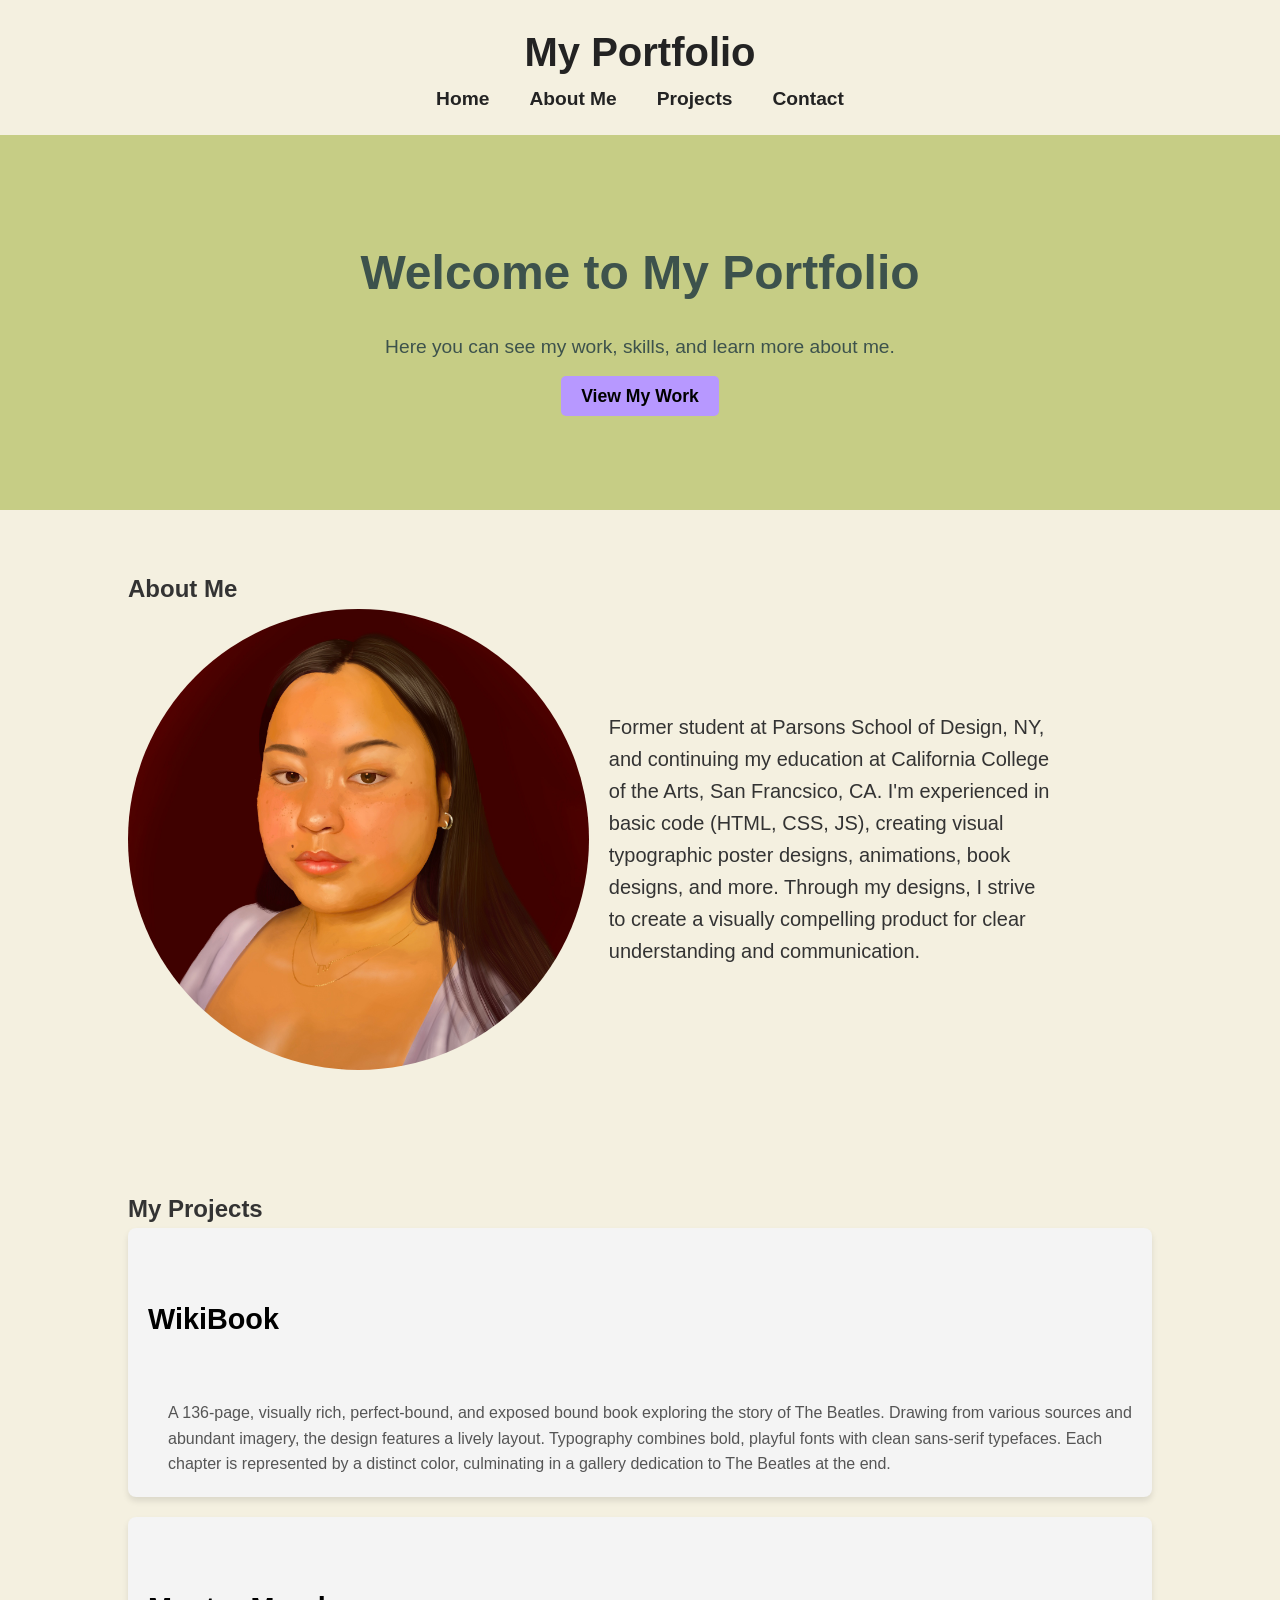
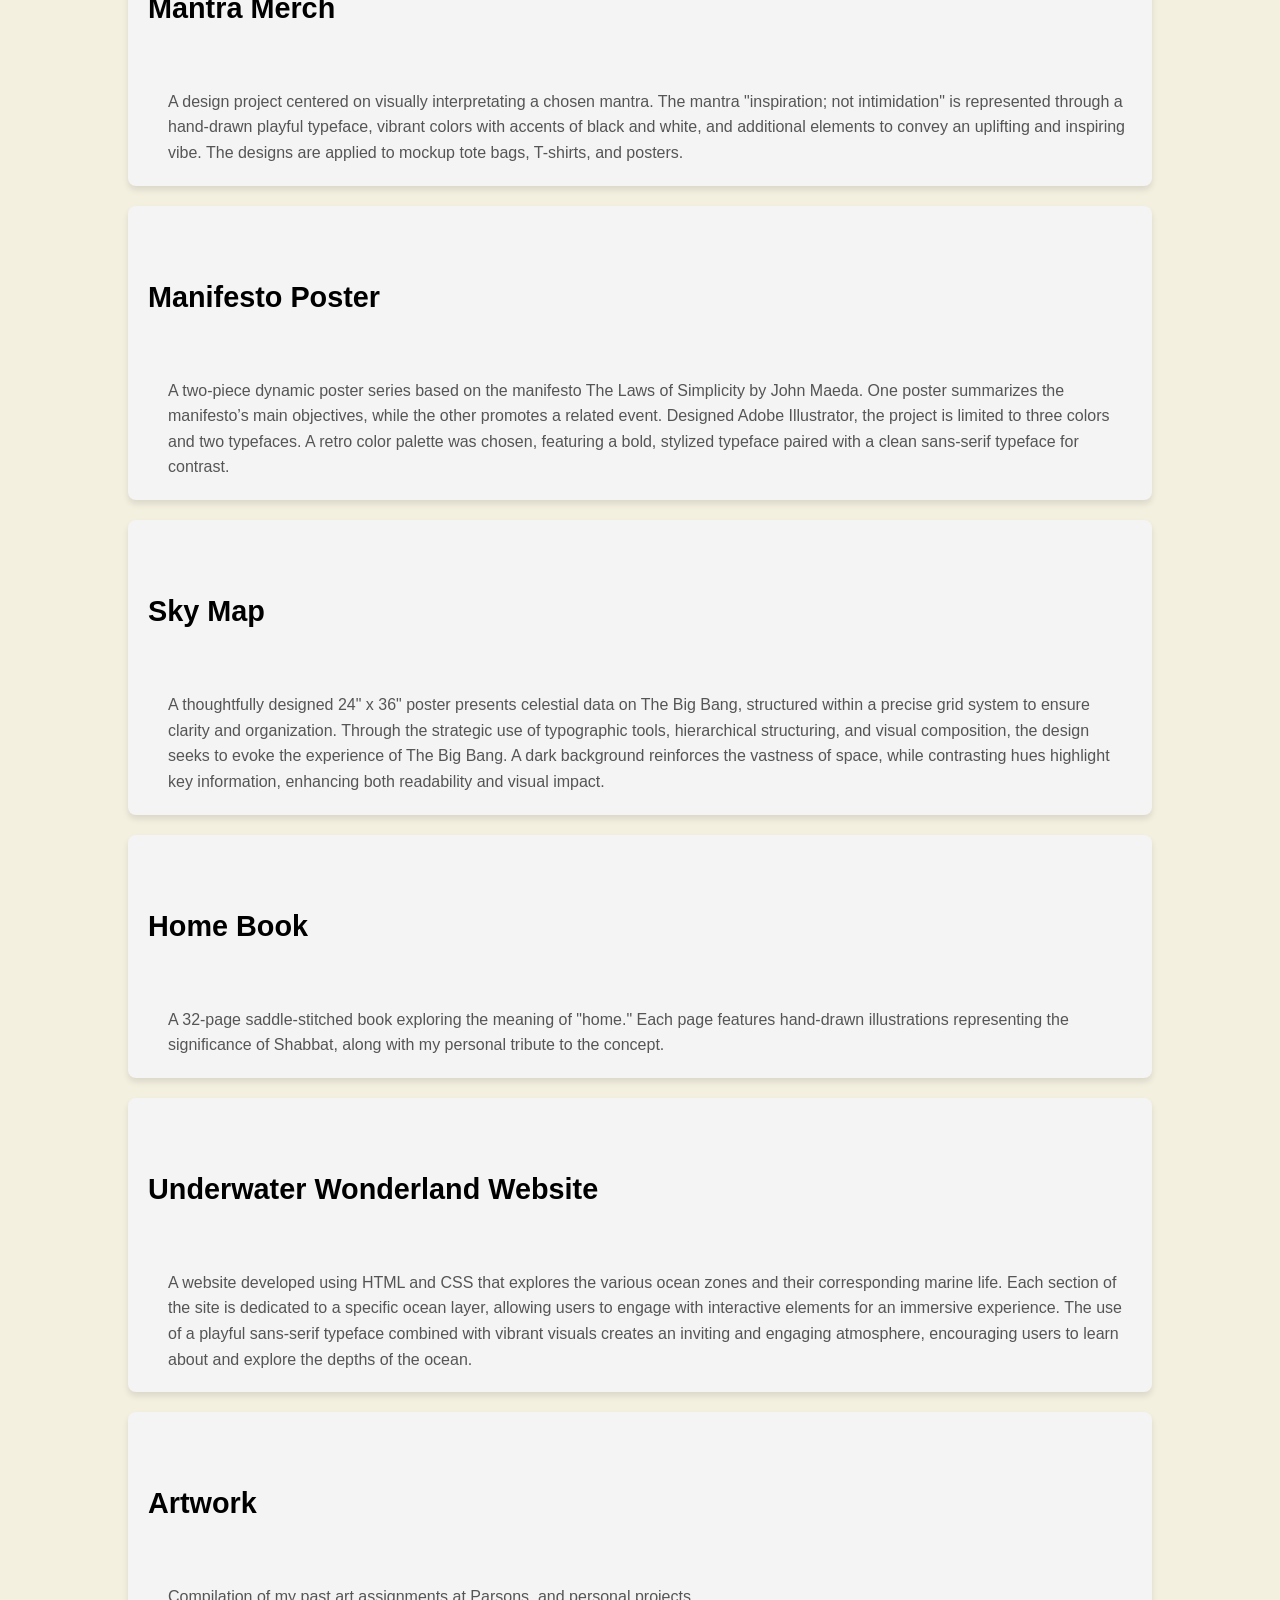
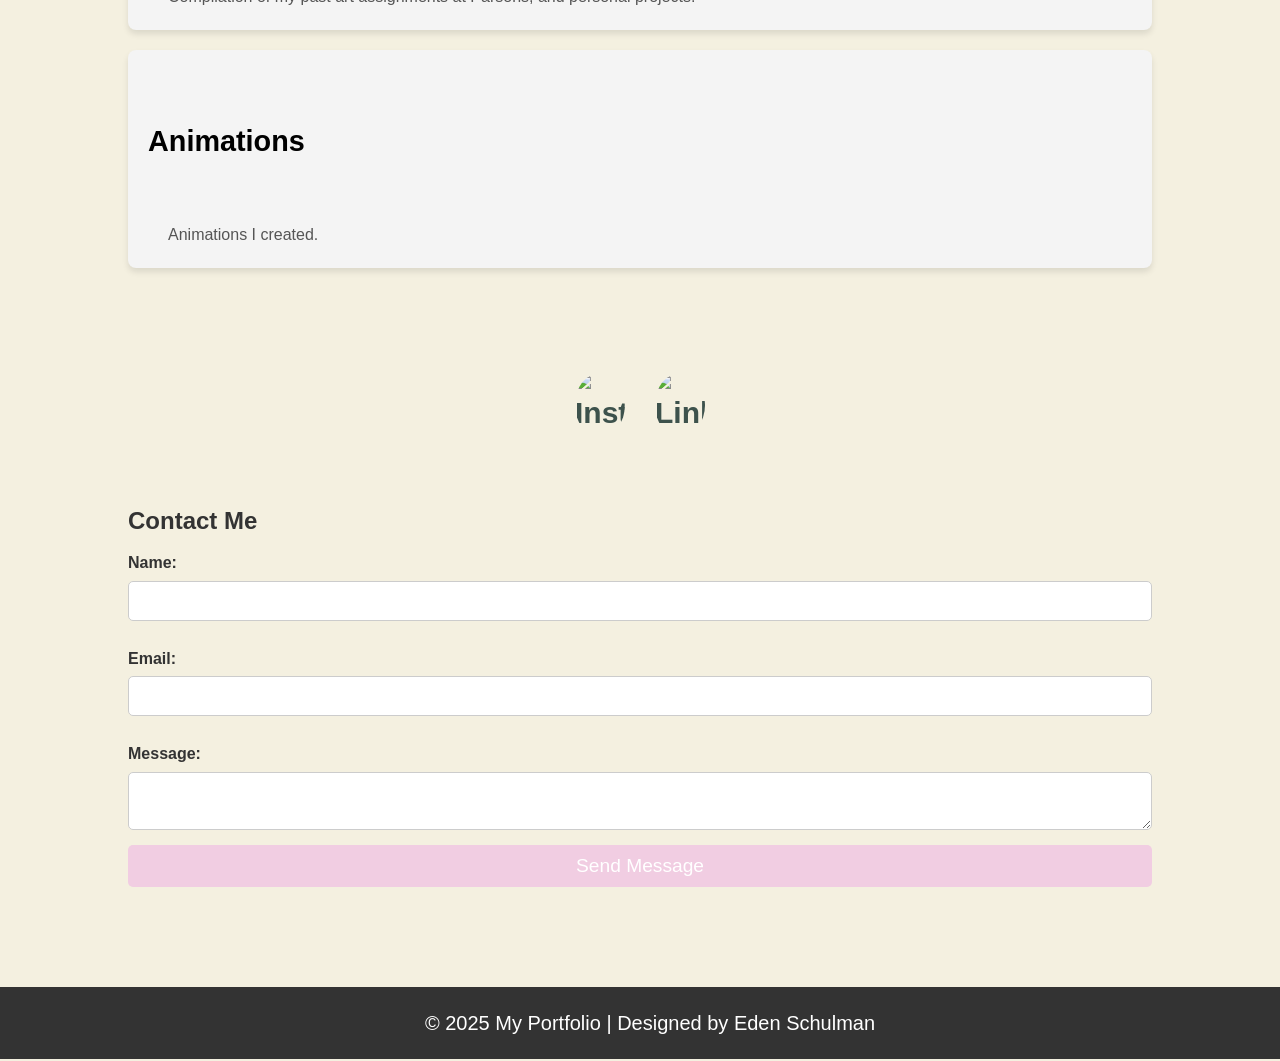
==== index.html @ a73a9154 "Add files via upload" ====
<!DOCTYPE html>
<html lang="en">
<head>
    <meta charset="UTF-8">
    <meta name="viewport" content="width=device-width, initial-scale=1.0">
    <title>My Portfolio</title>
    <link rel="stylesheet" href="portfolio website/portfolio.css">
    <link rel="stylesheet" href="https://use.typekit.net/qku3htk.css">
</head>
<body>
    <header>
        <div class="container">
            <h1>My Portfolio</h1>
            <nav>
                <ul>
                    <li><a href="#home">Home</a></li>
                    <li><a href="#about">About Me</a></li>
                    <li><a href="#projects">Projects</a></li>
                    <li><a href="#contact">Contact</a></li>
                </ul>
            </nav>
        </div>
    </header>

    <section id="home" class="hero">
        <div class="container">
            <h2>Welcome to My Portfolio</h2>
            <p>Here you can see my work, skills, and learn more about me.</p>
            <a href="#projects" class="cta-btn">View My Work</a>
        </div>
    </section>

    <section id="about" class="about">
        <div class="container">
            <h2>About Me</h2>
        <div class="image-container">
            <img src="portfolio website/artwork/selfPortrait.jpg" style="border-radius: 50%; height: auto; width: 50%;">
            <p>Former student at Parsons School of Design, NY, and continuing my education at California College of the Arts, San Francsico, CA. I'm experienced in basic code (HTML, CSS, JS), creating visual typographic poster designs, animations, book designs, and more. Through my designs, I strive to create a visually compelling product for clear understanding and communication. </p>
        </div>
    </div>
    </section>

    <section id="projects" class="projects">
        <div class="container">
            <h2>My Projects</h2>

            <div class="project-card">
                <a href="portfolio website/wikibook.html"><h3>WikiBook</h3></a>
                <p>A 136-page, visually rich, perfect-bound, and exposed bound book exploring the story of The Beatles. Drawing from various sources and abundant imagery, the design features a lively layout. Typography combines bold, playful fonts with clean sans-serif typefaces. Each chapter is represented by a distinct color, culminating in a gallery dedication to The Beatles at the end.</p>
            </div>

            <div class="project-card">
                <a href="portfolio website/mantraMerch.html"><h3>Mantra Merch</h3></a>  <!--mantra merch-->
                <p>A design project centered on visually interpretating a chosen mantra. The mantra "inspiration; not intimidation" is represented through a hand-drawn playful typeface, vibrant colors with accents of black and white, and additional elements to convey an uplifting and inspiring vibe. The designs are applied to mockup tote bags, T-shirts, and posters.</p>
            </div>

            <div class="project-card">
                <a href="portfolio website/manifesto.html"><h3>Manifesto Poster</h3></a> <!--manifesto Poster-->
                <p>A two-piece dynamic poster series based on the manifesto The Laws of Simplicity by John Maeda. One poster summarizes the manifesto’s main objectives, while the other promotes a related event. Designed  Adobe Illustrator, the project is limited to three colors and two typefaces. A retro color palette was chosen, featuring a bold, stylized typeface paired with a clean sans-serif typeface for contrast.</p>
            </div>

            <div class="project-card">
                <a href="portfolio website/skyMap.html"><h3>Sky Map</h3></a> <!--Sky map-->
                <p>A thoughtfully designed 24" x 36" poster presents celestial data on The Big Bang, structured within a precise grid system to ensure clarity and organization. Through the strategic use of typographic tools, hierarchical structuring, and visual composition, the design seeks to evoke the experience of The Big Bang. A dark background reinforces the vastness of space, while contrasting hues highlight key information, enhancing both readability and visual impact.</p>
            </div>

            <div class="project-card">
                <a href="portfolio website/homeBook.html"><h3>Home Book</h3></a> <!--home book-->
                <p>A 32-page saddle-stitched book exploring the meaning of "home." Each page features hand-drawn illustrations representing the significance of Shabbat, along with my personal tribute to the concept. </p>
            </div>

            <div class="project-card">
                <a href="portfolio website/wonderland.html"><h3>Underwater Wonderland Website</h3></a> <!--Underwater wonderland site-->
                <p>A website developed using HTML and CSS that explores the various ocean zones and their corresponding marine life. Each section of the site is dedicated to a specific ocean layer, allowing users to engage with interactive elements for an immersive experience. The use of a playful sans-serif typeface combined with vibrant visuals creates an inviting and engaging atmosphere, encouraging users to learn about and explore the depths of the ocean. </p>
            </div>

            <div class="project-card">
                <a href="portfolio website/artwork.html"><h3>Artwork</h3></a> <!---->
                <p>Compilation of my past art assignments at Parsons, and personal projects.</p>
            </div>

            <div class="project-card">
                <a href="portfolio website/animation.html"><h3>Animations</h3></a> <!--figma sketches-->
                <p>Animations I created.</p>
            </div>
        </div>

    </section>

<div class="social-icons">
   <a href="https://www.instagram.com/e.alexia.schul?utm_source=ig_web_button_share_sheet&igsh=ZDNlZDc0MzIxNw==">
        <img src="https://cdn.freebiesupply.com/images/large/2x/instagram-logo-black-transparent.png" alt="Instagram">
   </a>
   <a href="https://www.linkedin.com/in/eden-schulman-38059033b/">
        <img src="https://static.vecteezy.com/system/resources/previews/023/986/569/non_2x/linkedin-logo-linkedin-logo-transparent-linkedin-icon-transparent-free-free-png.png" alt="LinkedIn">
   </a>
</div>

    <section id="contact" class="contact">
        <div class="container">
            <h2>Contact Me</h2>
            <form action="https://formspree.io/f/xpwpojed" method="POST">
                <label for="name">Name:</label>
                <input type="text" id="name" name="name" required>
                <label for="email">Email:</label>
                <input type="email" id="email" name="email" required>
                <label for="message">Message:</label>
                <textarea id="message" name="message" required></textarea>
                <button type="submit">Send Message</button>
            </form>
        </div>
    </section>

    <footer>
        <div class="container">
            <p>&copy; 2025 My Portfolio | Designed by Eden Schulman</p>
        </div>
    </footer>
</body>
</html>
---- portfolio website/portfolio.css ----
* {
    margin: 0;
    padding: 0;
    box-sizing: border-box;
}


body {
    font-family: 'contralto-big', sans-serif;
    font-weight: 600;
    font-style: normal;
    line-height: 1.6;
    background-color: #f4f0e0;
    color: #333;
}

a {
    position: relative;
    text-align: left;
    padding: 5px;
    font-size: 15px;
    text-decoration: none;
    color: #3d524c;
    font-size: 30px;
}

a:hover {
    text-decoration: underline;
    color: #333;
}

p {
    font-family: 'ff-zwo-web-pro', sans-serif;
    font-weight: 100;
    font-style: normal;
    font-size: 20px;
    margin-left: 20px;
}

.container {
    width: 80%;
    margin: 0 auto;
}

header {
    background: #f4f0e0;
    color: rgb(35, 35, 35);
    padding: 20px 0;
}

.image-container {
    display: flex;
    justify-content: flex-end; /* Moves image towards the right */
    align-items: center; /* Centers it vertically (if needed) */
    width: 100%; /* Ensures full-width container */
    padding-right: 10%;
}

img {
    width: 50%;
    height: auto;
    align-items: center;
    border-radius: 50%;
    display: block;
}

.social-icons {
    display: flex;
    gap: 20px; /* space between icons */
    justify-content: center; /* or 'flex-start' / 'flex-end' */
    align-items: center;
    margin-top: 20px;
  }
  
  .social-icons a img {
    width: 50px;
    height: auto;
    transition: transform 0.3s ease;
  }
  
  .social-icons a img:hover {
    transform: scale(1.1);
  }
  


header h1 {
    text-align: center;
    font-size: 2.5rem;
}

nav ul {
    display: flex;
    justify-content: center;
    list-style: none;
}

nav ul li {
    margin: 0 15px;
}

nav ul li a {
    color: rgb(35, 35, 35);
    text-decoration: none;
    font-size: 1.2rem;
}

nav ul li a:hover {
    color: #9f7cef;
}

.hero {
    background: #c6cd85;
    color: #3d524c;
    padding: 100px 0;
    text-align: center;
}

.hero h2 {
    font-size: 3rem;
}

.hero p {
    font-size: 1.2rem;
    margin: 20px 0;
}

.cta-btn {
    padding: 10px 20px;
    background:  #b798ff;;
    color: black;
    text-decoration: none;
    border-radius: 5px;
    font-size: 1.1rem;
}

.cta-btn:hover {
    background: #9f7cef;
    text-decoration: none;
}

.about, .projects, .contact {
    padding: 60px 0;
}

.projects {
    background-color: #f4f0e0;
}

.project-card {
    background: #f4f4f4;
    padding: 20px;
    margin-bottom: 20px;
    border-radius: 8px;
    box-shadow: 0 4px 6px rgba(0, 0, 0, 0.1);
}

.project-card h3 {
    margin-bottom: 10px;
    font-size: 1.8rem;
    color: black;
}

.project-card p {
    font-size: 1rem;
    color: #555;
}

.project-card a:hover {
    color: black;
    text-decoration: underline;
}

.project-card a:visited {
    color: black;
    text-decoration: none;
}

form {
    display: flex;
    flex-direction: column;
}

form label {
    margin: 10px 0 5px;
    font-size: 1rem;
}

form input, form textarea {
    padding: 10px;
    margin-bottom: 15px;
    font-size: 1rem;
    border: 1px solid #ccc;
    border-radius: 5px;
}

form button {
    padding: 10px;
    background: #f1cde2;
    color: white;
    border: none;
    border-radius: 5px;
    font-size: 1.2rem;
    cursor: pointer;
}

form button:hover {
    background: #e53e34;
}

footer {
    background: #333;
    color: white;
    text-align: center;
    padding: 20px;
    margin-top: 40px;
}
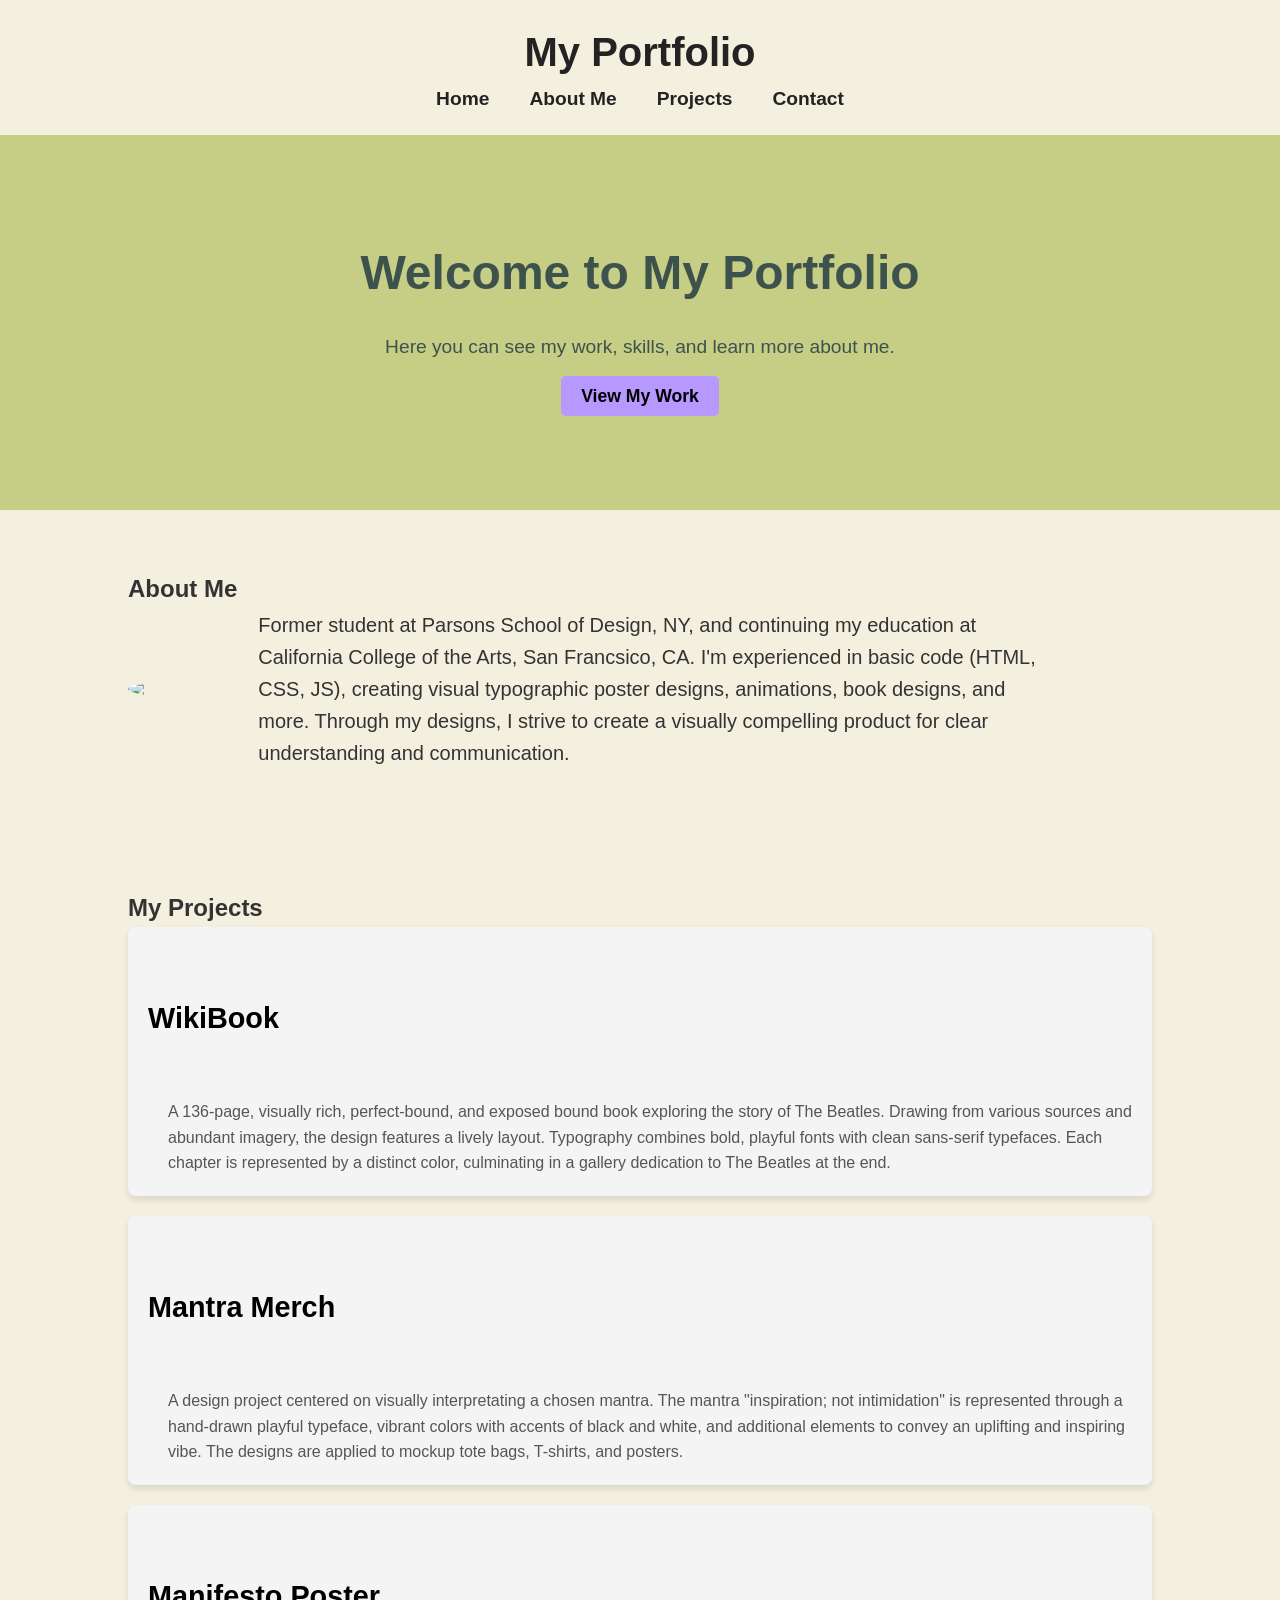
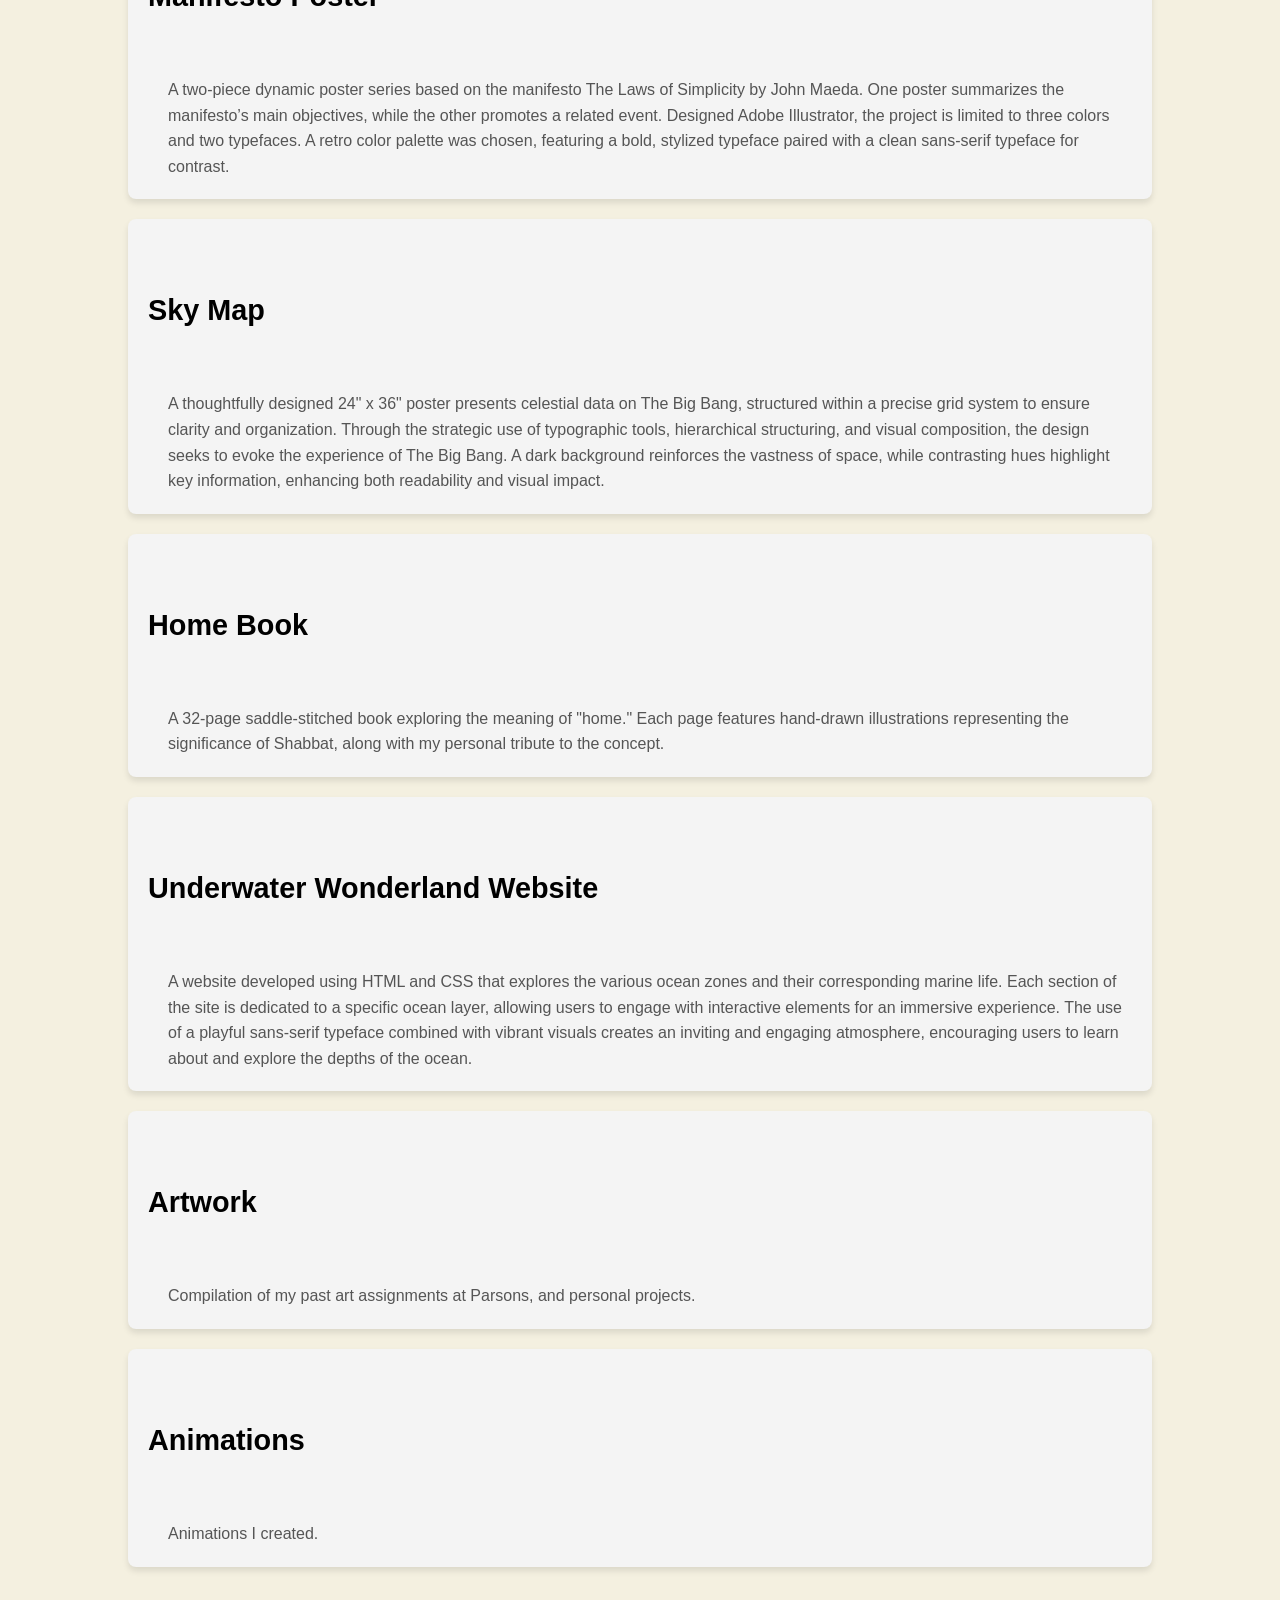
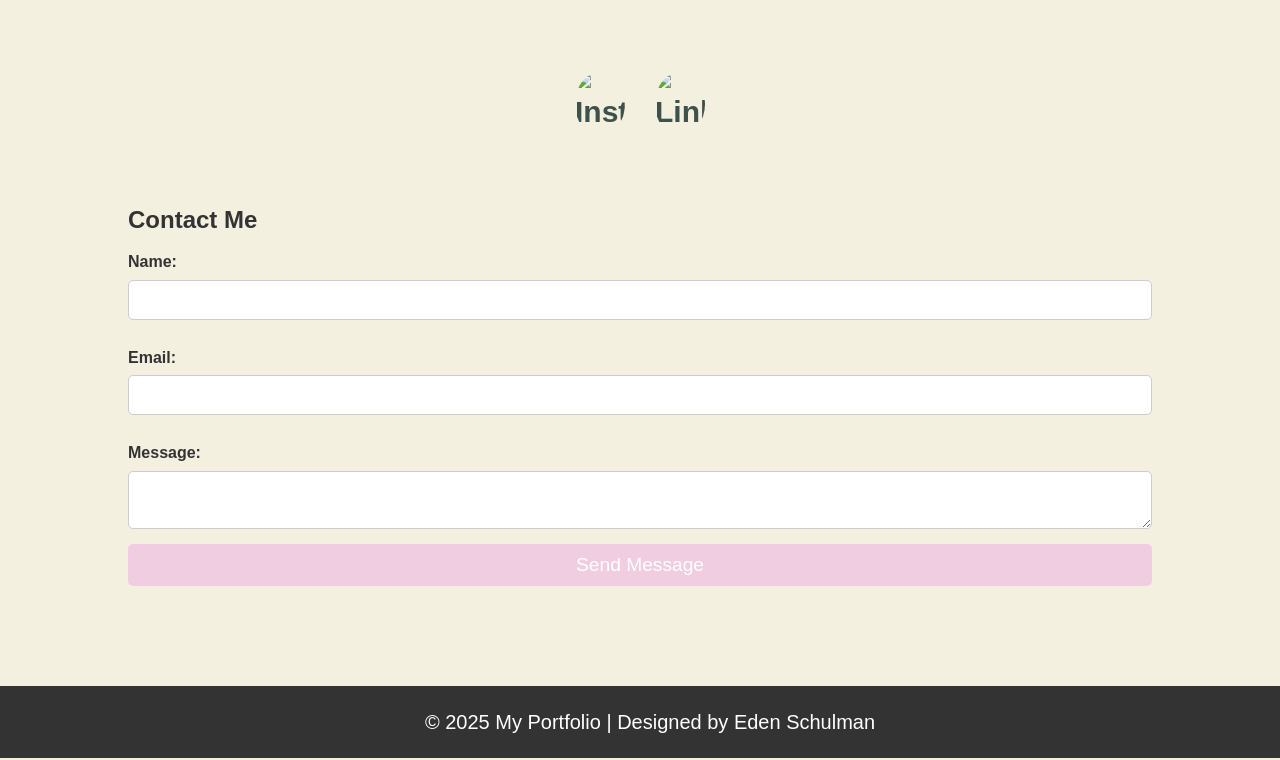
==== commit f52436ef: "Add files via upload" ====
--- a/index.html
+++ b/index.html
@@ -4,7 +4,7 @@
     <meta charset="UTF-8">
     <meta name="viewport" content="width=device-width, initial-scale=1.0">
     <title>My Portfolio</title>
-    <link rel="stylesheet" href="portfolio website/portfolio.css">
+    <link rel="stylesheet" href="portfolio.css">
     <link rel="stylesheet" href="https://use.typekit.net/qku3htk.css">
 </head>
 <body>
@@ -34,7 +34,7 @@
         <div class="container">
             <h2>About Me</h2>
         <div class="image-container">
-            <img src="portfolio website/artwork/selfPortrait.jpg" style="border-radius: 50%; height: auto; width: 50%;">
+            <img src="artwork/selfPortrait.jpg" style="border-radius: 50%; height: auto; width: 50%;">
             <p>Former student at Parsons School of Design, NY, and continuing my education at California College of the Arts, San Francsico, CA. I'm experienced in basic code (HTML, CSS, JS), creating visual typographic poster designs, animations, book designs, and more. Through my designs, I strive to create a visually compelling product for clear understanding and communication. </p>
         </div>
     </div>
@@ -45,42 +45,42 @@
             <h2>My Projects</h2>
 
             <div class="project-card">
-                <a href="portfolio website/wikibook.html"><h3>WikiBook</h3></a>
+                <a href="wikibook.html"><h3>WikiBook</h3></a>
                 <p>A 136-page, visually rich, perfect-bound, and exposed bound book exploring the story of The Beatles. Drawing from various sources and abundant imagery, the design features a lively layout. Typography combines bold, playful fonts with clean sans-serif typefaces. Each chapter is represented by a distinct color, culminating in a gallery dedication to The Beatles at the end.</p>
             </div>
 
             <div class="project-card">
-                <a href="portfolio website/mantraMerch.html"><h3>Mantra Merch</h3></a>  <!--mantra merch-->
+                <a href="mantraMerch.html"><h3>Mantra Merch</h3></a>  <!--mantra merch-->
                 <p>A design project centered on visually interpretating a chosen mantra. The mantra "inspiration; not intimidation" is represented through a hand-drawn playful typeface, vibrant colors with accents of black and white, and additional elements to convey an uplifting and inspiring vibe. The designs are applied to mockup tote bags, T-shirts, and posters.</p>
             </div>
 
             <div class="project-card">
-                <a href="portfolio website/manifesto.html"><h3>Manifesto Poster</h3></a> <!--manifesto Poster-->
+                <a href="manifesto.html"><h3>Manifesto Poster</h3></a> <!--manifesto Poster-->
                 <p>A two-piece dynamic poster series based on the manifesto The Laws of Simplicity by John Maeda. One poster summarizes the manifesto’s main objectives, while the other promotes a related event. Designed  Adobe Illustrator, the project is limited to three colors and two typefaces. A retro color palette was chosen, featuring a bold, stylized typeface paired with a clean sans-serif typeface for contrast.</p>
             </div>
 
             <div class="project-card">
-                <a href="portfolio website/skyMap.html"><h3>Sky Map</h3></a> <!--Sky map-->
+                <a href="skyMap.html"><h3>Sky Map</h3></a> <!--Sky map-->
                 <p>A thoughtfully designed 24" x 36" poster presents celestial data on The Big Bang, structured within a precise grid system to ensure clarity and organization. Through the strategic use of typographic tools, hierarchical structuring, and visual composition, the design seeks to evoke the experience of The Big Bang. A dark background reinforces the vastness of space, while contrasting hues highlight key information, enhancing both readability and visual impact.</p>
             </div>
 
             <div class="project-card">
-                <a href="portfolio website/homeBook.html"><h3>Home Book</h3></a> <!--home book-->
+                <a href="homeBook.html"><h3>Home Book</h3></a> <!--home book-->
                 <p>A 32-page saddle-stitched book exploring the meaning of "home." Each page features hand-drawn illustrations representing the significance of Shabbat, along with my personal tribute to the concept. </p>
             </div>
 
             <div class="project-card">
-                <a href="portfolio website/wonderland.html"><h3>Underwater Wonderland Website</h3></a> <!--Underwater wonderland site-->
+                <a href="wonderland.html"><h3>Underwater Wonderland Website</h3></a> <!--Underwater wonderland site-->
                 <p>A website developed using HTML and CSS that explores the various ocean zones and their corresponding marine life. Each section of the site is dedicated to a specific ocean layer, allowing users to engage with interactive elements for an immersive experience. The use of a playful sans-serif typeface combined with vibrant visuals creates an inviting and engaging atmosphere, encouraging users to learn about and explore the depths of the ocean. </p>
             </div>
 
             <div class="project-card">
-                <a href="portfolio website/artwork.html"><h3>Artwork</h3></a> <!---->
+                <a href="artwork.html"><h3>Artwork</h3></a> <!---->
                 <p>Compilation of my past art assignments at Parsons, and personal projects.</p>
             </div>
 
             <div class="project-card">
-                <a href="portfolio website/animation.html"><h3>Animations</h3></a> <!--figma sketches-->
+                <a href="animation.html"><h3>Animations</h3></a> <!--figma sketches-->
                 <p>Animations I created.</p>
             </div>
         </div>
--- a/portfolio.css
+++ b/portfolio.css
@@ -0,0 +1,217 @@
+* {
+    margin: 0;
+    padding: 0;
+    box-sizing: border-box;
+}
+
+
+body {
+    font-family: 'contralto-big', sans-serif;
+    font-weight: 600;
+    font-style: normal;
+    line-height: 1.6;
+    background-color: #f4f0e0;
+    color: #333;
+}
+
+a {
+    position: relative;
+    text-align: left;
+    padding: 5px;
+    font-size: 15px;
+    text-decoration: none;
+    color: #3d524c;
+    font-size: 30px;
+}
+
+a:hover {
+    text-decoration: underline;
+    color: #333;
+}
+
+p {
+    font-family: 'ff-zwo-web-pro', sans-serif;
+    font-weight: 100;
+    font-style: normal;
+    font-size: 20px;
+    margin-left: 20px;
+}
+
+.container {
+    width: 80%;
+    margin: 0 auto;
+}
+
+header {
+    background: #f4f0e0;
+    color: rgb(35, 35, 35);
+    padding: 20px 0;
+}
+
+.image-container {
+    display: flex;
+    justify-content: flex-end; /* Moves image towards the right */
+    align-items: center; /* Centers it vertically (if needed) */
+    width: 100%; /* Ensures full-width container */
+    padding-right: 10%;
+}
+
+img {
+    width: 50%;
+    height: auto;
+    align-items: center;
+    border-radius: 50%;
+    display: block;
+}
+
+.social-icons {
+    display: flex;
+    gap: 20px; /* space between icons */
+    justify-content: center; /* or 'flex-start' / 'flex-end' */
+    align-items: center;
+    margin-top: 20px;
+  }
+  
+  .social-icons a img {
+    width: 50px;
+    height: auto;
+    transition: transform 0.3s ease;
+  }
+  
+  .social-icons a img:hover {
+    transform: scale(1.1);
+  }
+  
+
+
+header h1 {
+    text-align: center;
+    font-size: 2.5rem;
+}
+
+nav ul {
+    display: flex;
+    justify-content: center;
+    list-style: none;
+}
+
+nav ul li {
+    margin: 0 15px;
+}
+
+nav ul li a {
+    color: rgb(35, 35, 35);
+    text-decoration: none;
+    font-size: 1.2rem;
+}
+
+nav ul li a:hover {
+    color: #9f7cef;
+}
+
+.hero {
+    background: #c6cd85;
+    color: #3d524c;
+    padding: 100px 0;
+    text-align: center;
+}
+
+.hero h2 {
+    font-size: 3rem;
+}
+
+.hero p {
+    font-size: 1.2rem;
+    margin: 20px 0;
+}
+
+.cta-btn {
+    padding: 10px 20px;
+    background:  #b798ff;;
+    color: black;
+    text-decoration: none;
+    border-radius: 5px;
+    font-size: 1.1rem;
+}
+
+.cta-btn:hover {
+    background: #9f7cef;
+    text-decoration: none;
+}
+
+.about, .projects, .contact {
+    padding: 60px 0;
+}
+
+.projects {
+    background-color: #f4f0e0;
+}
+
+.project-card {
+    background: #f4f4f4;
+    padding: 20px;
+    margin-bottom: 20px;
+    border-radius: 8px;
+    box-shadow: 0 4px 6px rgba(0, 0, 0, 0.1);
+}
+
+.project-card h3 {
+    margin-bottom: 10px;
+    font-size: 1.8rem;
+    color: black;
+}
+
+.project-card p {
+    font-size: 1rem;
+    color: #555;
+}
+
+.project-card a:hover {
+    color: black;
+    text-decoration: underline;
+}
+
+.project-card a:visited {
+    color: black;
+    text-decoration: none;
+}
+
+form {
+    display: flex;
+    flex-direction: column;
+}
+
+form label {
+    margin: 10px 0 5px;
+    font-size: 1rem;
+}
+
+form input, form textarea {
+    padding: 10px;
+    margin-bottom: 15px;
+    font-size: 1rem;
+    border: 1px solid #ccc;
+    border-radius: 5px;
+}
+
+form button {
+    padding: 10px;
+    background: #f1cde2;
+    color: white;
+    border: none;
+    border-radius: 5px;
+    font-size: 1.2rem;
+    cursor: pointer;
+}
+
+form button:hover {
+    background: #e53e34;
+}
+
+footer {
+    background: #333;
+    color: white;
+    text-align: center;
+    padding: 20px;
+    margin-top: 40px;
+}
